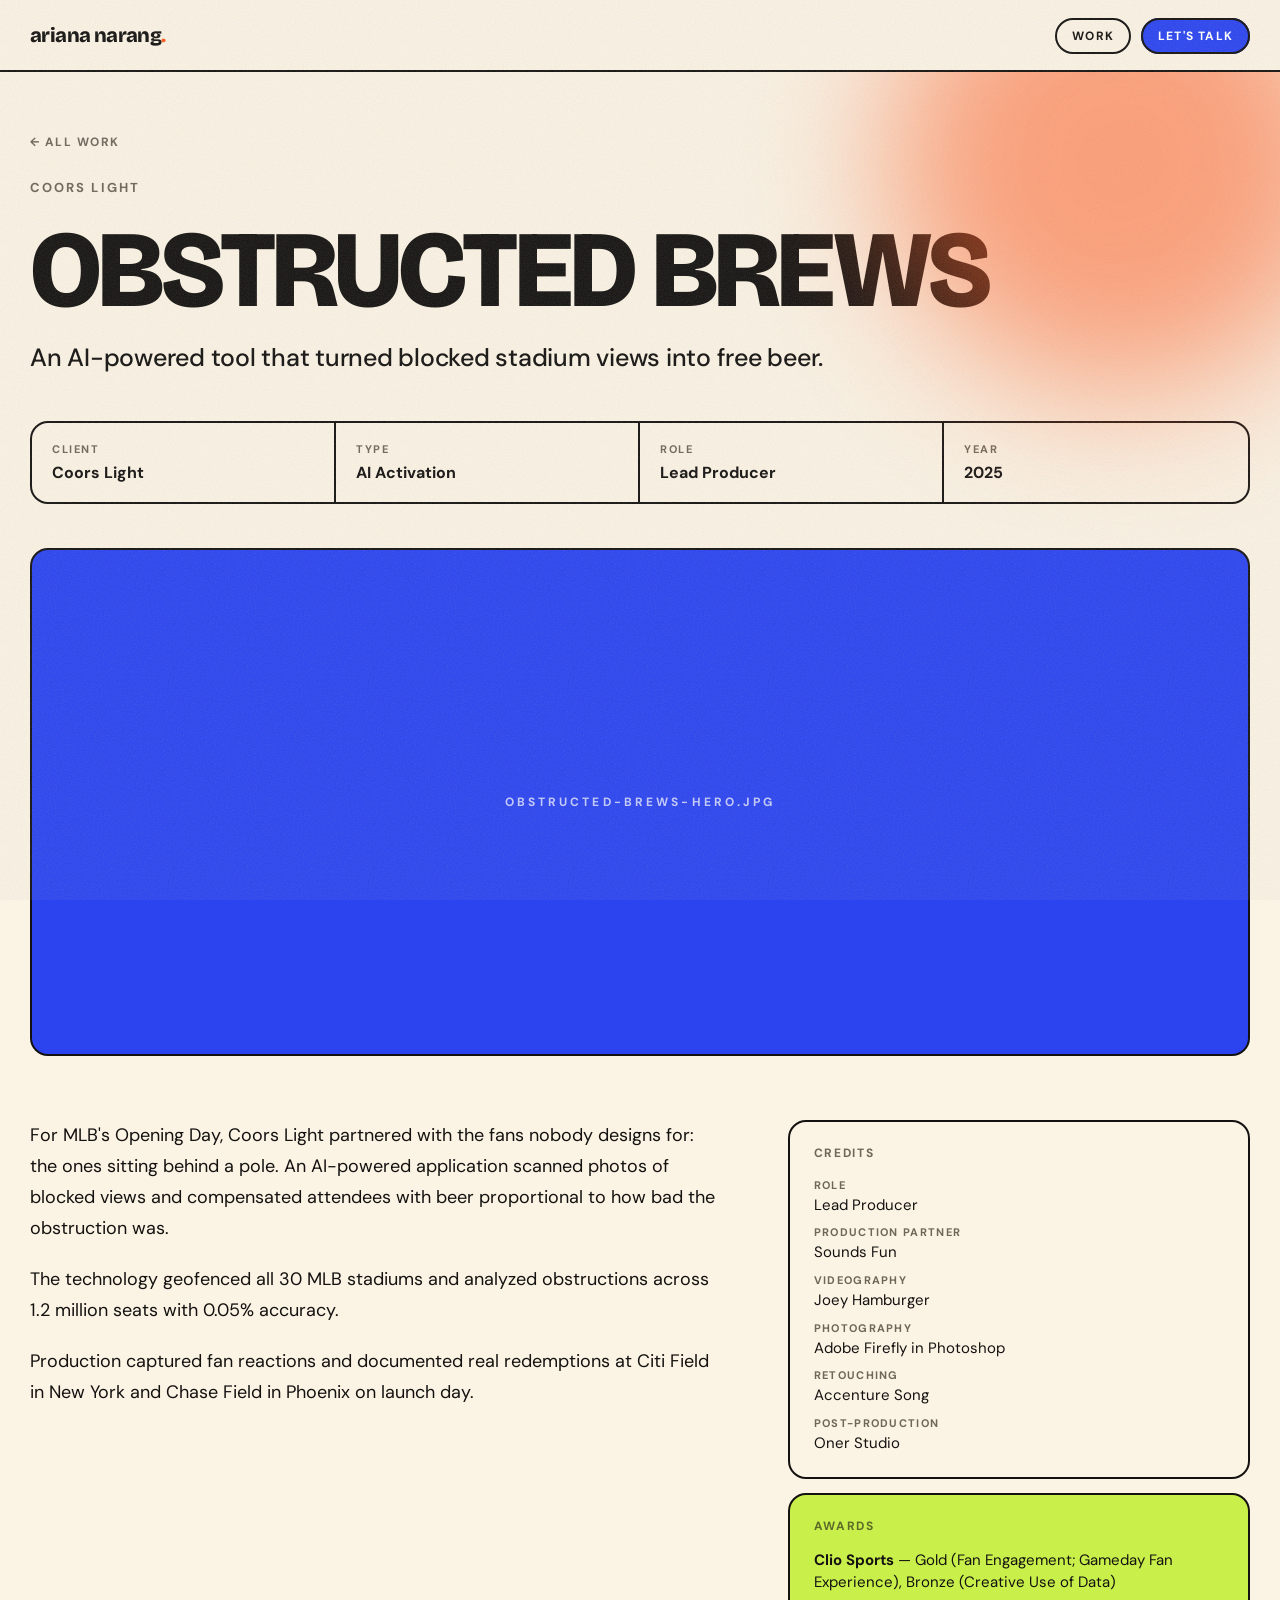
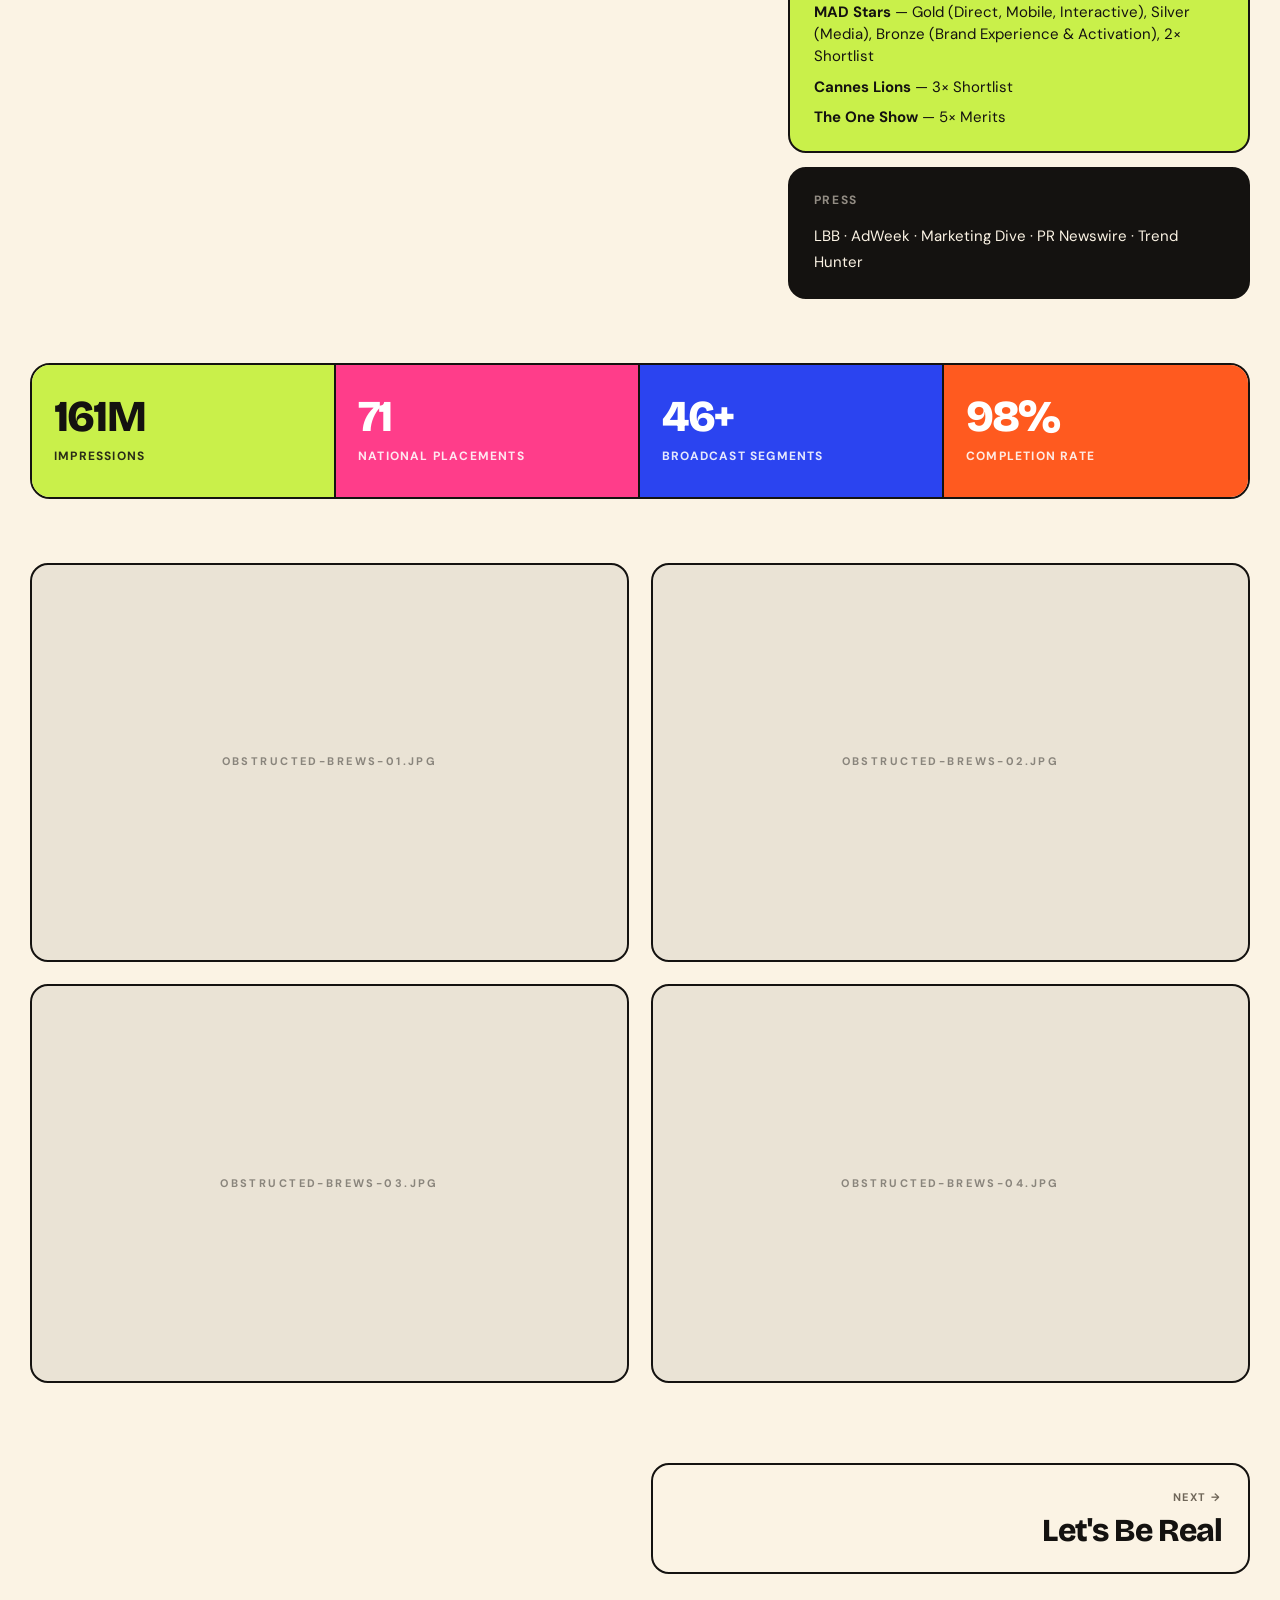
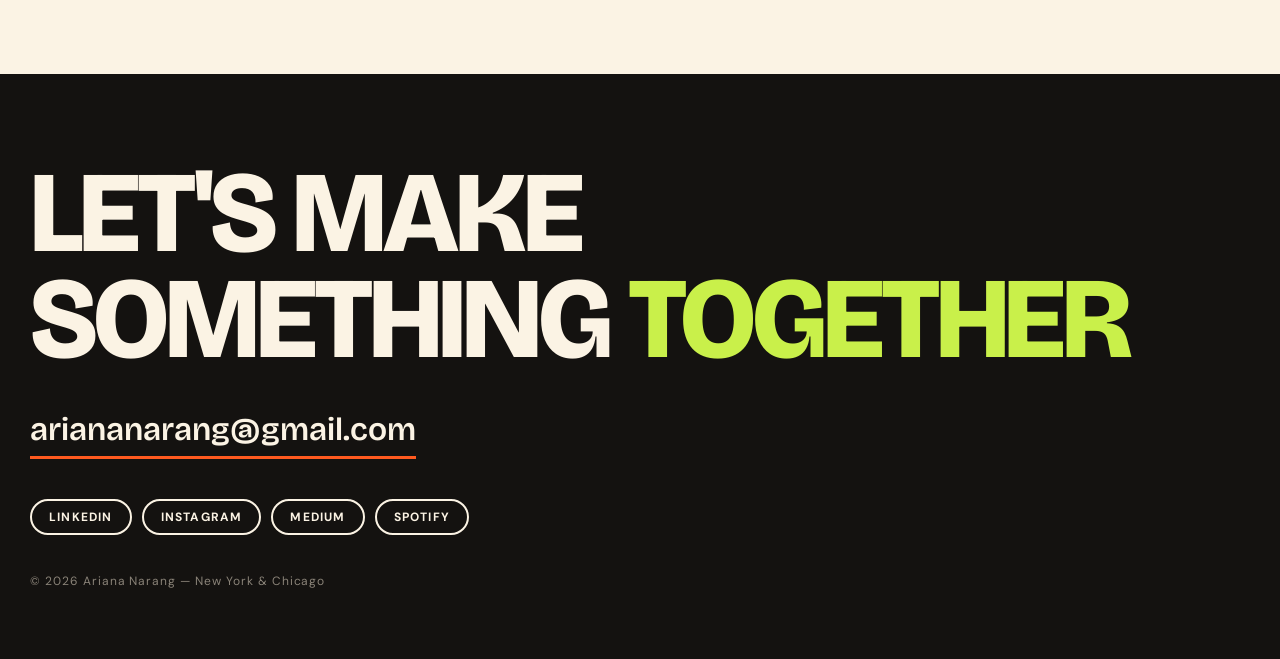
==== work/obstructed-brews.html @ 24b87719 "Add portfolio site Static HTML/CSS site with homepage, work index, case study pages, and contact pag" ====
<!DOCTYPE html>
<html lang="en">
<head>
<meta charset="utf-8">
<meta name="viewport" content="width=device-width, initial-scale=1">
<title>Obstructed Brews — Ariana Narang</title>
<meta name="description" content="An AI-powered tool that turned blocked stadium views into free beer.">
<meta property="og:title" content="Obstructed Brews — Ariana Narang">
<meta property="og:description" content="An AI-powered tool that turned blocked stadium views into free beer.">
<meta property="og:type" content="website">
<link rel="preconnect" href="https://fonts.googleapis.com">
<link rel="preconnect" href="https://fonts.gstatic.com" crossorigin>
<link href="https://fonts.googleapis.com/css2?family=Bricolage+Grotesque:opsz,wght@12..96,400;12..96,600;12..96,800&family=DM+Sans:opsz,wght@9..40,400;9..40,500;9..40,700&display=swap" rel="stylesheet">
<link rel="stylesheet" href="../assets/style.css">
</head>
<body>
<a class="sr-only" href="#main">Skip to content</a>
<header>
  <div class="wrap nav">
    <a class="logo" href="../index.html">ariana narang<span class="dot">.</span></a>
    <ul>
      <li><a href="../work.html" aria-current="page">Work</a></li>
      <li><a class="cta" href="../contact.html">Let's talk</a></li>
    </ul>
  </div>
</header>
<main id="main">
<article class="case-hero">
  <div class="blob b1"></div>
  <div class="wrap">
    <a class="back" href="../work.html">&larr; All work</a>
    <span class="case-client">Coors Light</span>
    <h1 class="disp">Obstructed Brews</h1>
    <p class="case-sub">An AI-powered tool that turned blocked stadium views into free beer.</p>

    <dl class="meta">
      <div><dt>Client</dt><dd>Coors Light</dd></div>
      <div><dt>Type</dt><dd>AI Activation</dd></div>
      <div><dt>Role</dt><dd>Lead Producer</dd></div>
      <div><dt>Year</dt><dd>2025</dd></div>
    </dl>

    <div class="hero-band c-blue"><span class="ph">obstructed-brews-hero.jpg</span></div>

    <div class="case-body">
      <div class="prose">
        <p>For MLB's Opening Day, Coors Light partnered with the fans nobody designs for: the ones sitting behind a pole. An AI-powered application scanned photos of blocked views and compensated attendees with beer proportional to how bad the obstruction was.</p>
        <p>The technology geofenced all 30 MLB stadiums and analyzed obstructions across 1.2 million seats with 0.05% accuracy.</p>
        <p>Production captured fan reactions and documented real redemptions at Citi Field in New York and Chase Field in Phoenix on launch day.</p>
        
      </div>
      <aside class="side">
      <div class="panel credits"><h2>Credits</h2><ul><li><em>Role</em>Lead Producer</li><li><em>Production Partner</em>Sounds Fun</li><li><em>Videography</em>Joey Hamburger</li><li><em>Photography</em>Adobe Firefly in Photoshop</li><li><em>Retouching</em>Accenture Song</li><li><em>Post-Production</em>Oner Studio</li></ul></div>
      <div class="panel awards"><h2>Awards</h2><ul><li><b>Clio Sports</b> — Gold (Fan Engagement; Gameday Fan Experience), Bronze (Creative Use of Data)</li><li><b>MAD Stars</b> — Gold (Direct, Mobile, Interactive), Silver (Media), Bronze (Brand Experience &amp; Activation), 2× Shortlist</li><li><b>Cannes Lions</b> — 3× Shortlist</li><li><b>The One Show</b> — 5× Merits</li></ul></div>
      <div class="panel press"><h2>Press</h2><p>LBB · AdWeek · Marketing Dive · PR Newswire · Trend Hunter</p></div>
      </aside>
    </div>
  <div class="results"><div><b>161M</b><span>Impressions</span></div><div><b>71</b><span>National placements</span></div><div><b>46+</b><span>Broadcast segments</span></div><div><b>98%</b><span>Completion rate</span></div></div>
  <div class="gallery">
    <div class="shot"><span class="ph">obstructed-brews-01.jpg</span></div>
    <div class="shot"><span class="ph">obstructed-brews-02.jpg</span></div>
    <div class="shot"><span class="ph">obstructed-brews-03.jpg</span></div>
    <div class="shot"><span class="ph">obstructed-brews-04.jpg</span></div>
  </div>
  <nav class="pager">
    <a class="empty" href="#"></a>
    <a class="next" href="lets-be-real.html"><em>Next &rarr;</em><b class="disp">Let's Be Real</b></a>
  </nav>
  </div>
</article>
</main>
<footer>
  <div class="wrap">
    <h2 class="disp">Let's make<br>something <span class="y">together</span></h2>
    <a class="mail" href="mailto:ariananarang@gmail.com">ariananarang@gmail.com</a>
    <ul class="social"><li><a href="http://www.linkedin.com/in/ariananarang">LinkedIn</a></li><li><a href="https://www.instagram.com/ariananarang">Instagram</a></li><li><a href="https://ariananarang.medium.com/">Medium</a></li><li><a href="https://open.spotify.com/user/ariananarang?si=7681a12c6faf4e6f">Spotify</a></li></ul>
    <p class="fine">&copy; 2026 Ariana Narang &mdash; New York &amp; Chicago</p>
  </div>
</footer>
</body>
</html>
---- assets/style.css ----
/* ============================================================
   Ariana Narang — portfolio
   Single shared stylesheet. Design tokens live in :root.
   ============================================================ */

:root{
  --cream:#FBF3E4;
  --ink:#141210;
  --blue:#2B44F0;
  --orange:#FF5A1F;
  --lime:#C9F04A;
  --pink:#FF3D8A;
  --plum:#3B1E5E;
  --dim:#6f6659;
  --max:1280px;
  --radius:18px;
}

*{box-sizing:border-box}
html{scroll-behavior:smooth}
body{
  margin:0;background:var(--cream);color:var(--ink);
  font-family:'DM Sans',system-ui,-apple-system,sans-serif;
  font-size:16px;line-height:1.6;-webkit-font-smoothing:antialiased;
  overflow-x:hidden;
}
a{color:inherit}
img{max-width:100%;display:block}
.wrap{max-width:var(--max);margin:0 auto;padding:0 30px}
.disp{font-family:'Bricolage Grotesque',system-ui,sans-serif;font-weight:800;letter-spacing:-.035em;line-height:.92}
.sr-only{position:absolute;width:1px;height:1px;padding:0;margin:-1px;overflow:hidden;clip:rect(0 0 0 0);white-space:nowrap;border:0}

/* film grain — keeps flat color from reading as a template */
body::after{
  content:"";position:fixed;inset:0;pointer-events:none;z-index:100;opacity:.35;
  background-image:url("data:image/svg+xml,%3Csvg xmlns='http://www.w3.org/2000/svg' width='200' height='200'%3E%3Cfilter id='n'%3E%3CfeTurbulence type='fractalNoise' baseFrequency='.85' numOctaves='3'/%3E%3C/filter%3E%3Crect width='200' height='200' filter='url(%23n)' opacity='.42'/%3E%3C/svg%3E");
}

/* ---------------- nav ---------------- */
header{position:sticky;top:0;z-index:60;background:var(--cream);border-bottom:2px solid var(--ink)}
.nav{display:flex;align-items:center;justify-content:space-between;height:70px}
.logo{font-family:'Bricolage Grotesque',sans-serif;font-weight:800;font-size:20px;letter-spacing:-.03em;text-decoration:none;text-transform:lowercase}
.logo .dot{color:var(--orange)}
.nav ul{display:flex;gap:10px;list-style:none;margin:0;padding:0;align-items:center}
.nav ul a{
  text-decoration:none;font-size:12px;font-weight:700;letter-spacing:.1em;text-transform:uppercase;
  padding:8px 15px;border-radius:99px;border:2px solid transparent;transition:border-color .2s,background .2s,color .2s;
}
.nav ul a:hover,.nav ul a[aria-current="page"]{border-color:var(--ink)}
.nav ul a.cta{background:var(--blue);color:#fff;border-color:var(--ink)}
.nav ul a.cta:hover{background:var(--orange)}

/* ---------------- hero ---------------- */
.hero{position:relative;padding:60px 0 0;overflow:hidden}
.blob{position:absolute;border-radius:50%;filter:blur(70px);opacity:.55;z-index:0}
.b1{width:460px;height:460px;background:var(--orange);top:-140px;right:-70px;animation:f1 17s ease-in-out infinite}
.b2{width:380px;height:380px;background:var(--blue);bottom:-160px;left:-90px;opacity:.34;animation:f2 21s ease-in-out infinite}
.b3{width:300px;height:300px;background:var(--lime);top:180px;left:46%;opacity:.42;animation:f1 25s ease-in-out infinite reverse}
@keyframes f1{50%{transform:translate(-42px,54px) scale(1.12)}}
@keyframes f2{50%{transform:translate(58px,-42px) scale(1.09)}}
.hero .wrap{position:relative;z-index:1}

.badge{
  display:inline-flex;align-items:center;gap:9px;background:var(--ink);color:var(--cream);
  padding:8px 16px;border-radius:99px;font-size:12px;font-weight:700;
  letter-spacing:.1em;text-transform:uppercase;transform:rotate(-1.6deg);
}
.badge i{width:8px;height:8px;border-radius:50%;background:var(--lime);display:block;font-style:normal}

/* hero portrait — swap the .ph span for an <img> */
.portrait{
  margin:30px 0 0;border:2px solid var(--ink);border-radius:var(--radius);overflow:hidden;
  aspect-ratio:16/9;background:linear-gradient(135deg,var(--orange),var(--pink) 55%,var(--blue));
  display:flex;align-items:center;justify-content:center;
}
.portrait img{width:100%;height:100%;object-fit:cover}
.portrait .ph{
  font-size:12px;font-weight:700;letter-spacing:.26em;text-transform:uppercase;
  color:rgba(255,255,255,.8);text-align:center;padding:20px;
}

.hero-bio{margin:40px 0 0;max-width:74ch}
.hero-bio p{margin:0 0 14px;font-size:clamp(19px,2.3vw,27px);line-height:1.42;font-weight:500;letter-spacing:-.012em}
.hero-bio p:last-child{margin:0}

.chips{display:flex;flex-wrap:wrap;gap:9px;margin:34px 0 0;padding-bottom:66px}
.chip{
  border:2px solid var(--ink);border-radius:99px;padding:6px 14px;background:var(--cream);
  font-size:12px;font-weight:700;letter-spacing:.06em;text-transform:uppercase;
}
.chip:nth-child(2){background:var(--pink);color:#fff}
.chip:nth-child(3){background:var(--lime)}

/* ---------------- client marquee ---------------- */
.marq{background:var(--ink);color:var(--cream);border-top:2px solid var(--ink);border-bottom:2px solid var(--ink);padding:15px 0;overflow:hidden}
.track{display:flex;gap:44px;width:max-content;animation:sl 30s linear infinite}
@keyframes sl{to{transform:translateX(-50%)}}
.track span{
  font-family:'Bricolage Grotesque',sans-serif;font-weight:800;font-size:22px;
  text-transform:uppercase;letter-spacing:-.02em;white-space:nowrap;display:flex;gap:44px;align-items:center;
}
.track em{color:var(--orange);font-style:normal}

/* ---------------- section heads ---------------- */
.work{padding:88px 0 30px}
.sechead{display:flex;align-items:flex-end;justify-content:space-between;gap:24px;margin-bottom:46px;flex-wrap:wrap}
.sechead h1,.sechead h2{font-size:clamp(34px,6vw,78px);margin:0;text-transform:uppercase}
.sechead .count{
  background:var(--orange);color:#fff;border:2px solid var(--ink);border-radius:99px;
  padding:8px 18px;font-weight:700;font-size:13px;letter-spacing:.1em;text-transform:uppercase;
  transform:rotate(2deg);white-space:nowrap;
}

/* ---------------- project cards ---------------- */
.grid{display:grid;grid-template-columns:repeat(2,1fr);gap:34px}
.card{
  text-decoration:none;display:block;border:2px solid var(--ink);border-radius:var(--radius);
  overflow:hidden;background:var(--cream);
  transition:transform .3s cubic-bezier(.2,.8,.2,1),box-shadow .3s;
}
.card:hover,.card:focus-visible{transform:translate(-5px,-5px);box-shadow:9px 9px 0 var(--ink)}
.card.feature{grid-column:1 / -1}
.card .img{
  position:relative;width:100%;aspect-ratio:3/2;display:flex;align-items:center;justify-content:center;
  border-bottom:2px solid var(--ink);overflow:hidden;
}
.card.feature .img{aspect-ratio:2.6/1}
.card .img img{width:100%;height:100%;object-fit:cover;transition:transform .7s cubic-bezier(.2,.8,.2,1)}
.card:hover .img img{transform:scale(1.05)}
.card .img .ph{font-size:11px;font-weight:700;letter-spacing:.24em;text-transform:uppercase;color:rgba(20,18,16,.42);text-align:center;padding:16px}

/* per-project color assignment */
.c-blue   .img{background:var(--blue)}   .c-blue   .img .ph{color:rgba(255,255,255,.6)}
.c-orange .img{background:var(--orange)} .c-orange .img .ph{color:rgba(255,255,255,.72)}
.c-lime   .img{background:var(--lime)}
.c-pink   .img{background:var(--pink)}   .c-pink   .img .ph{color:rgba(255,255,255,.72)}
.c-plum   .img{background:var(--plum)}   .c-plum   .img .ph{color:rgba(255,255,255,.55)}

.tag{
  position:absolute;top:16px;left:16px;background:var(--cream);border:2px solid var(--ink);
  border-radius:99px;padding:5px 13px;font-size:11px;font-weight:700;
  letter-spacing:.1em;text-transform:uppercase;transform:rotate(-2deg);
}
.card .body{padding:22px 24px 26px}
.card h3{font-family:'Bricolage Grotesque',sans-serif;font-weight:800;letter-spacing:-.03em;font-size:clamp(24px,3vw,38px);margin:0;line-height:1}
.card .client{display:block;font-size:12px;font-weight:700;letter-spacing:.14em;text-transform:uppercase;color:var(--dim);margin-bottom:10px}
.card .blurb{margin:12px 0 0;color:var(--dim);font-size:15.5px;max-width:62ch}
.card .more{display:inline-flex;align-items:center;gap:8px;margin-top:18px;font-size:12px;font-weight:700;letter-spacing:.12em;text-transform:uppercase}
.card .more span{transition:transform .25s}
.card:hover .more span{transform:translateX(6px)}

/* ---------------- case study page ---------------- */
.case-hero{padding:56px 0 0;position:relative;overflow:hidden}
.back{
  display:inline-flex;align-items:center;gap:8px;text-decoration:none;
  font-size:12px;font-weight:700;letter-spacing:.12em;text-transform:uppercase;color:var(--dim);
}
.back:hover{color:var(--ink)}
.case-hero h1{font-size:clamp(40px,8.5vw,110px);margin:22px 0 0;text-transform:uppercase}
.case-client{display:block;font-size:13px;font-weight:700;letter-spacing:.16em;text-transform:uppercase;color:var(--dim);margin-top:24px}
.case-sub{margin:20px 0 0;font-size:clamp(18px,2.2vw,25px);line-height:1.45;max-width:60ch;font-weight:500;letter-spacing:-.01em}

.meta{
  display:grid;grid-template-columns:repeat(4,1fr);border:2px solid var(--ink);
  border-radius:var(--radius);overflow:hidden;margin:44px 0 0;
}
.meta div{padding:18px 20px;border-right:2px solid var(--ink)}
.meta div:last-child{border-right:0}
.meta dt{font-size:11px;font-weight:700;letter-spacing:.14em;text-transform:uppercase;color:var(--dim);margin:0 0 5px}
.meta dd{margin:0;font-weight:700;font-size:16px;line-height:1.3}

.hero-band{
  margin:44px 0 0;border:2px solid var(--ink);border-radius:var(--radius);overflow:hidden;
  aspect-ratio:2.4/1;display:flex;align-items:center;justify-content:center;
}
.hero-band img{width:100%;height:100%;object-fit:cover}
.hero-band .ph{font-size:12px;font-weight:700;letter-spacing:.26em;text-transform:uppercase;text-align:center;padding:20px;color:rgba(255,255,255,.72)}
/* the case-study band carries the project colour class directly */
.hero-band.c-blue{background:var(--blue)}
.hero-band.c-orange{background:var(--orange)}
.hero-band.c-pink{background:var(--pink)}
.hero-band.c-plum{background:var(--plum)}
.hero-band.c-lime{background:var(--lime)}
.hero-band.c-lime .ph{color:rgba(20,18,16,.5)}

.case-body{padding:64px 0 0;display:grid;grid-template-columns:1.5fr 1fr;gap:64px;align-items:start}
.case-body .prose p{margin:0 0 20px;font-size:18px;line-height:1.72}
.case-body .prose p:last-child{margin:0}
.case-body .prose blockquote{
  margin:0 0 26px;padding:0 0 0 22px;border-left:5px solid var(--orange);
  font-family:'Bricolage Grotesque',sans-serif;font-weight:600;font-size:clamp(21px,2.5vw,29px);
  line-height:1.25;letter-spacing:-.02em;
}

.side{display:flex;flex-direction:column;gap:14px}
.panel{border:2px solid var(--ink);border-radius:var(--radius);padding:22px 24px;background:var(--cream)}
.panel h2{font-size:12px;font-weight:700;letter-spacing:.14em;text-transform:uppercase;margin:0 0 14px;color:var(--dim)}
.panel ul{list-style:none;margin:0;padding:0;display:flex;flex-direction:column;gap:9px}
.panel li{font-size:15px;line-height:1.45}
.panel li b{font-weight:700}
.panel.credits li{display:grid;grid-template-columns:1fr;gap:1px}
.panel.credits li em{font-style:normal;font-size:11px;font-weight:700;letter-spacing:.12em;text-transform:uppercase;color:var(--dim)}
.panel.awards{background:var(--lime)}
.panel.awards h2{color:rgba(20,18,16,.6)}
.panel.press{background:var(--ink);color:var(--cream)}
.panel.press h2{color:rgba(251,243,228,.55)}
.panel.press p{margin:0;font-size:15px;line-height:1.7}

/* results strip */
.results{
  display:grid;grid-template-columns:repeat(auto-fit,minmax(150px,1fr));
  border:2px solid var(--ink);border-radius:20px;overflow:hidden;margin:64px 0 0;
}
.results div{padding:30px 22px;border-right:2px solid var(--ink)}
.results div:last-child{border-right:0}
.results div:nth-child(4n+1){background:var(--lime)}
.results div:nth-child(4n+2){background:var(--pink);color:#fff}
.results div:nth-child(4n+3){background:var(--blue);color:#fff}
.results div:nth-child(4n+4){background:var(--orange);color:#fff}
.results b{font-family:'Bricolage Grotesque',sans-serif;font-weight:800;font-size:clamp(26px,3.6vw,44px);letter-spacing:-.04em;display:block;line-height:1}
.results span{display:block;margin-top:8px;font-size:12px;font-weight:700;letter-spacing:.1em;text-transform:uppercase;opacity:.88}

/* gallery */
.gallery{display:grid;grid-template-columns:repeat(2,1fr);gap:22px;margin:64px 0 0}
.gallery .shot{
  border:2px solid var(--ink);border-radius:var(--radius);overflow:hidden;aspect-ratio:3/2;
  display:flex;align-items:center;justify-content:center;
  background:rgba(20,18,16,.07);color:rgba(20,18,16,.45);
}
.gallery .shot img{width:100%;height:100%;object-fit:cover}
.gallery .shot .ph{font-size:11px;font-weight:700;letter-spacing:.22em;text-transform:uppercase;text-align:center;padding:14px}

/* prev / next */
.pager{display:grid;grid-template-columns:1fr 1fr;gap:22px;margin:80px 0 0;padding-bottom:20px}
.pager a{
  text-decoration:none;border:2px solid var(--ink);border-radius:var(--radius);padding:24px 26px;
  transition:transform .3s cubic-bezier(.2,.8,.2,1),box-shadow .3s;
}
.pager a:hover{transform:translate(-4px,-4px);box-shadow:8px 8px 0 var(--ink)}
.pager a.next{text-align:right}
.pager em{font-style:normal;display:block;font-size:11px;font-weight:700;letter-spacing:.14em;text-transform:uppercase;color:var(--dim);margin-bottom:8px}
.pager b{font-family:'Bricolage Grotesque',sans-serif;font-weight:800;font-size:clamp(20px,2.6vw,32px);letter-spacing:-.03em;line-height:1}
.pager a.empty{visibility:hidden}

/* ---------------- contact page ---------------- */
.contact-hero{padding:70px 0 0;position:relative;overflow:hidden}
.contact-hero h1{font-size:clamp(44px,10vw,140px);margin:24px 0 0;text-transform:uppercase}
.contact-hero h1 .b{color:var(--blue)}
.contact-grid{display:grid;grid-template-columns:1.15fr 1fr;gap:60px;padding:56px 0 90px;position:relative;z-index:1}
.contact-grid .prose p{margin:0 0 20px;font-size:18px;line-height:1.72}
.expertise{list-style:none;margin:26px 0 0;padding:0;display:flex;flex-wrap:wrap;gap:10px}
.expertise li{
  border:2px solid var(--ink);border-radius:99px;padding:9px 20px;
  font-family:'Bricolage Grotesque',sans-serif;font-weight:800;font-size:20px;letter-spacing:-.02em;
}
.expertise li:nth-child(1){background:var(--lime)}
.expertise li:nth-child(2){background:var(--pink);color:#fff}
.expertise li:nth-child(3){background:var(--blue);color:#fff}
.expertise li:nth-child(4){background:var(--orange);color:#fff}
.contact-card{border:2px solid var(--ink);border-radius:20px;overflow:hidden;background:var(--cream)}
.contact-card .row{padding:22px 26px;border-bottom:2px solid var(--ink)}
.contact-card .row:last-child{border-bottom:0}
.contact-card dt{font-size:11px;font-weight:700;letter-spacing:.14em;text-transform:uppercase;color:var(--dim);margin:0 0 6px}
.contact-card dd{margin:0;font-size:19px;font-weight:700;letter-spacing:-.01em}
.contact-card dd a{text-decoration:none;border-bottom:2px solid var(--orange)}
.contact-card dd a:hover{color:var(--orange)}

/* ---------------- footer ---------------- */
footer{background:var(--ink);color:var(--cream);border-top:2px solid var(--ink);padding:84px 0 56px;margin-top:80px}
footer h2{font-size:clamp(40px,9vw,124px);margin:0;text-transform:uppercase}
footer h2 .y{color:var(--lime)}
.mail{
  display:inline-block;margin-top:32px;font-family:'Bricolage Grotesque',sans-serif;font-weight:600;
  font-size:clamp(19px,2.6vw,32px);text-decoration:none;border-bottom:3px solid var(--orange);
}
.mail:hover{color:var(--orange)}
.social{display:flex;gap:10px;list-style:none;padding:0;margin:44px 0 0;flex-wrap:wrap}
.social a{
  text-decoration:none;border:2px solid var(--cream);border-radius:99px;padding:8px 17px;
  font-size:12px;font-weight:700;letter-spacing:.1em;text-transform:uppercase;transition:background .2s,color .2s;
}
.social a:hover{background:var(--cream);color:var(--ink)}
.fine{margin-top:44px;font-size:12px;letter-spacing:.08em;color:#8a8378}

/* ---------------- responsive ---------------- */
@media(max-width:960px){
  .case-body{grid-template-columns:1fr;gap:44px}
  .contact-grid{grid-template-columns:1fr;gap:40px}
  .meta{grid-template-columns:repeat(2,1fr)}
  .meta div:nth-child(2){border-right:0}
  .meta div:nth-child(1),.meta div:nth-child(2){border-bottom:2px solid var(--ink)}
}
@media(max-width:820px){
  .wrap{padding:0 20px}
  .grid{grid-template-columns:1fr;gap:24px}
  .gallery{grid-template-columns:1fr}
  .nav ul{gap:6px}
  .nav ul a{padding:7px 12px;font-size:11px;letter-spacing:.08em}
  .pager{grid-template-columns:1fr}
  .pager a.next{text-align:left}
  .pager a.empty{display:none}
  .results div{border-right:0;border-bottom:2px solid var(--ink)}
  .results div:last-child{border-bottom:0}
}
@media(prefers-reduced-motion:reduce){
  .blob,.track{animation:none}
  html{scroll-behavior:auto}
}
:focus-visible{outline:3px solid var(--blue);outline-offset:3px}
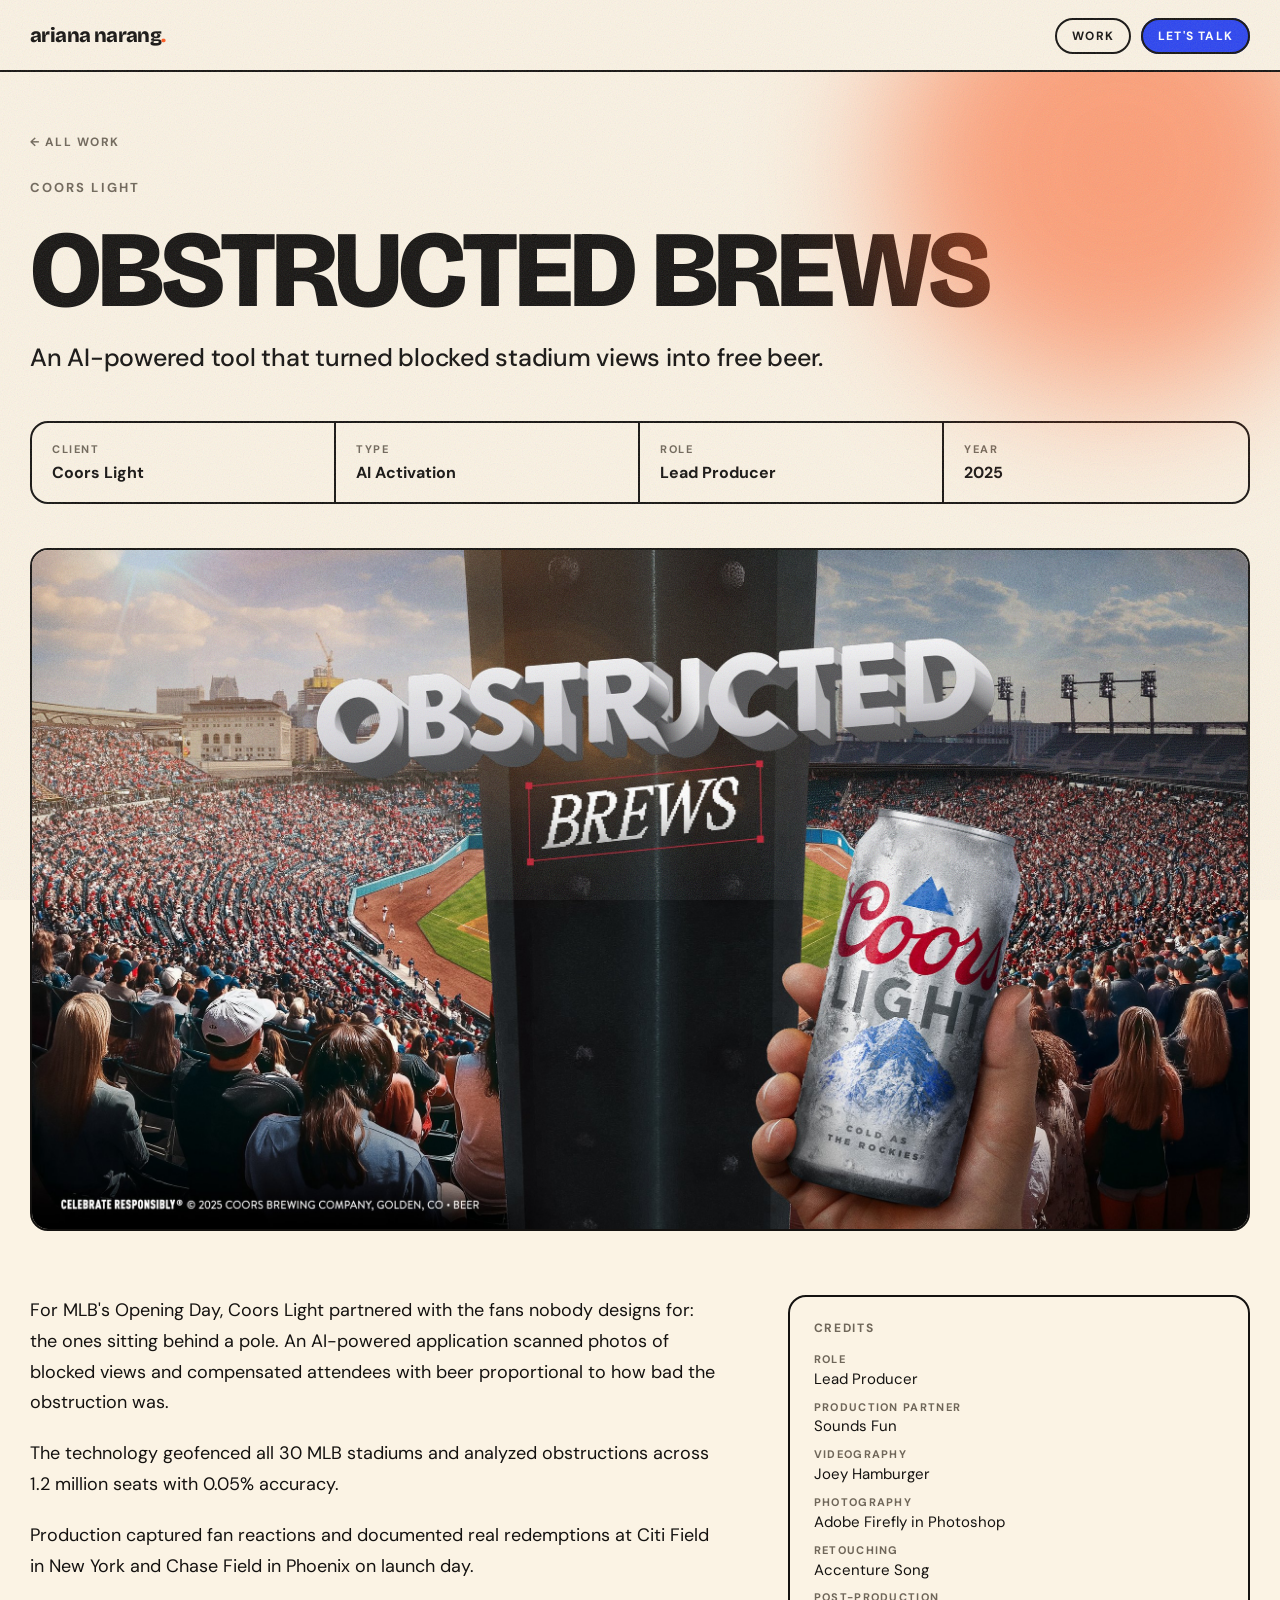
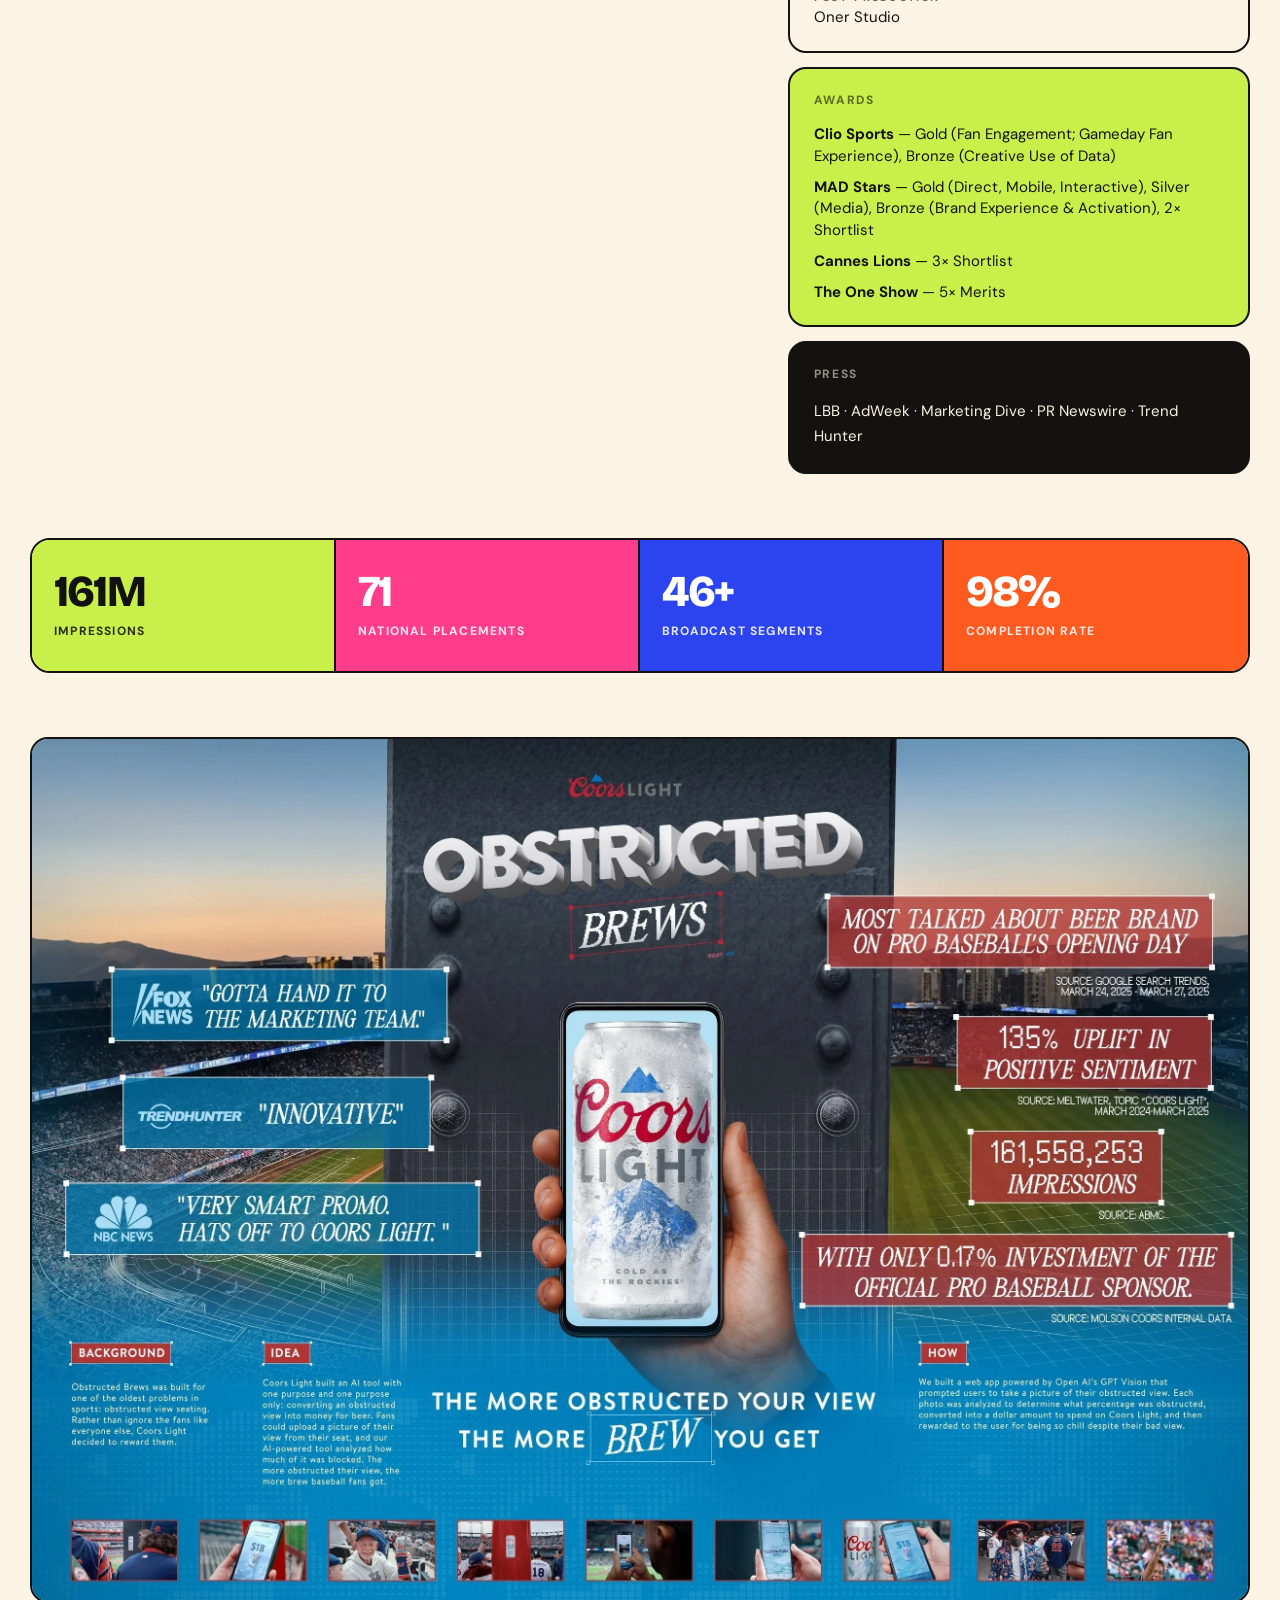
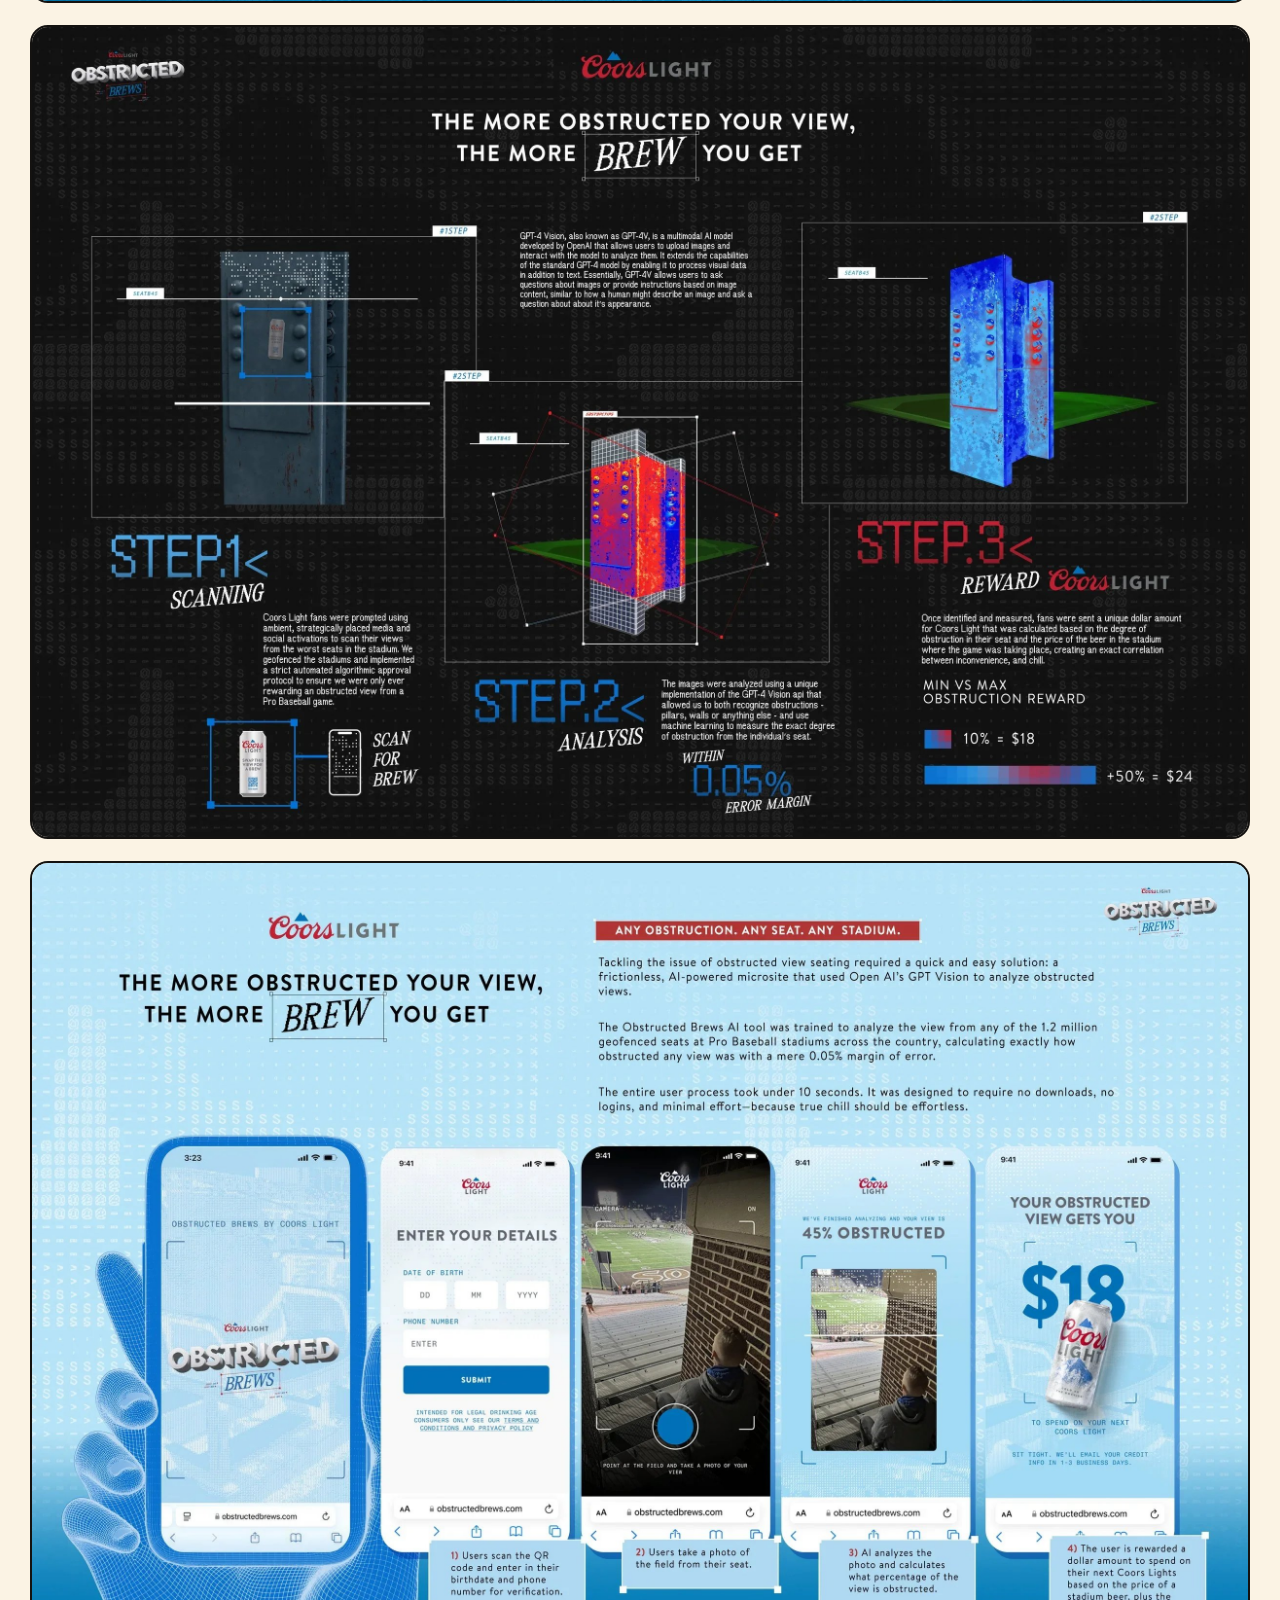
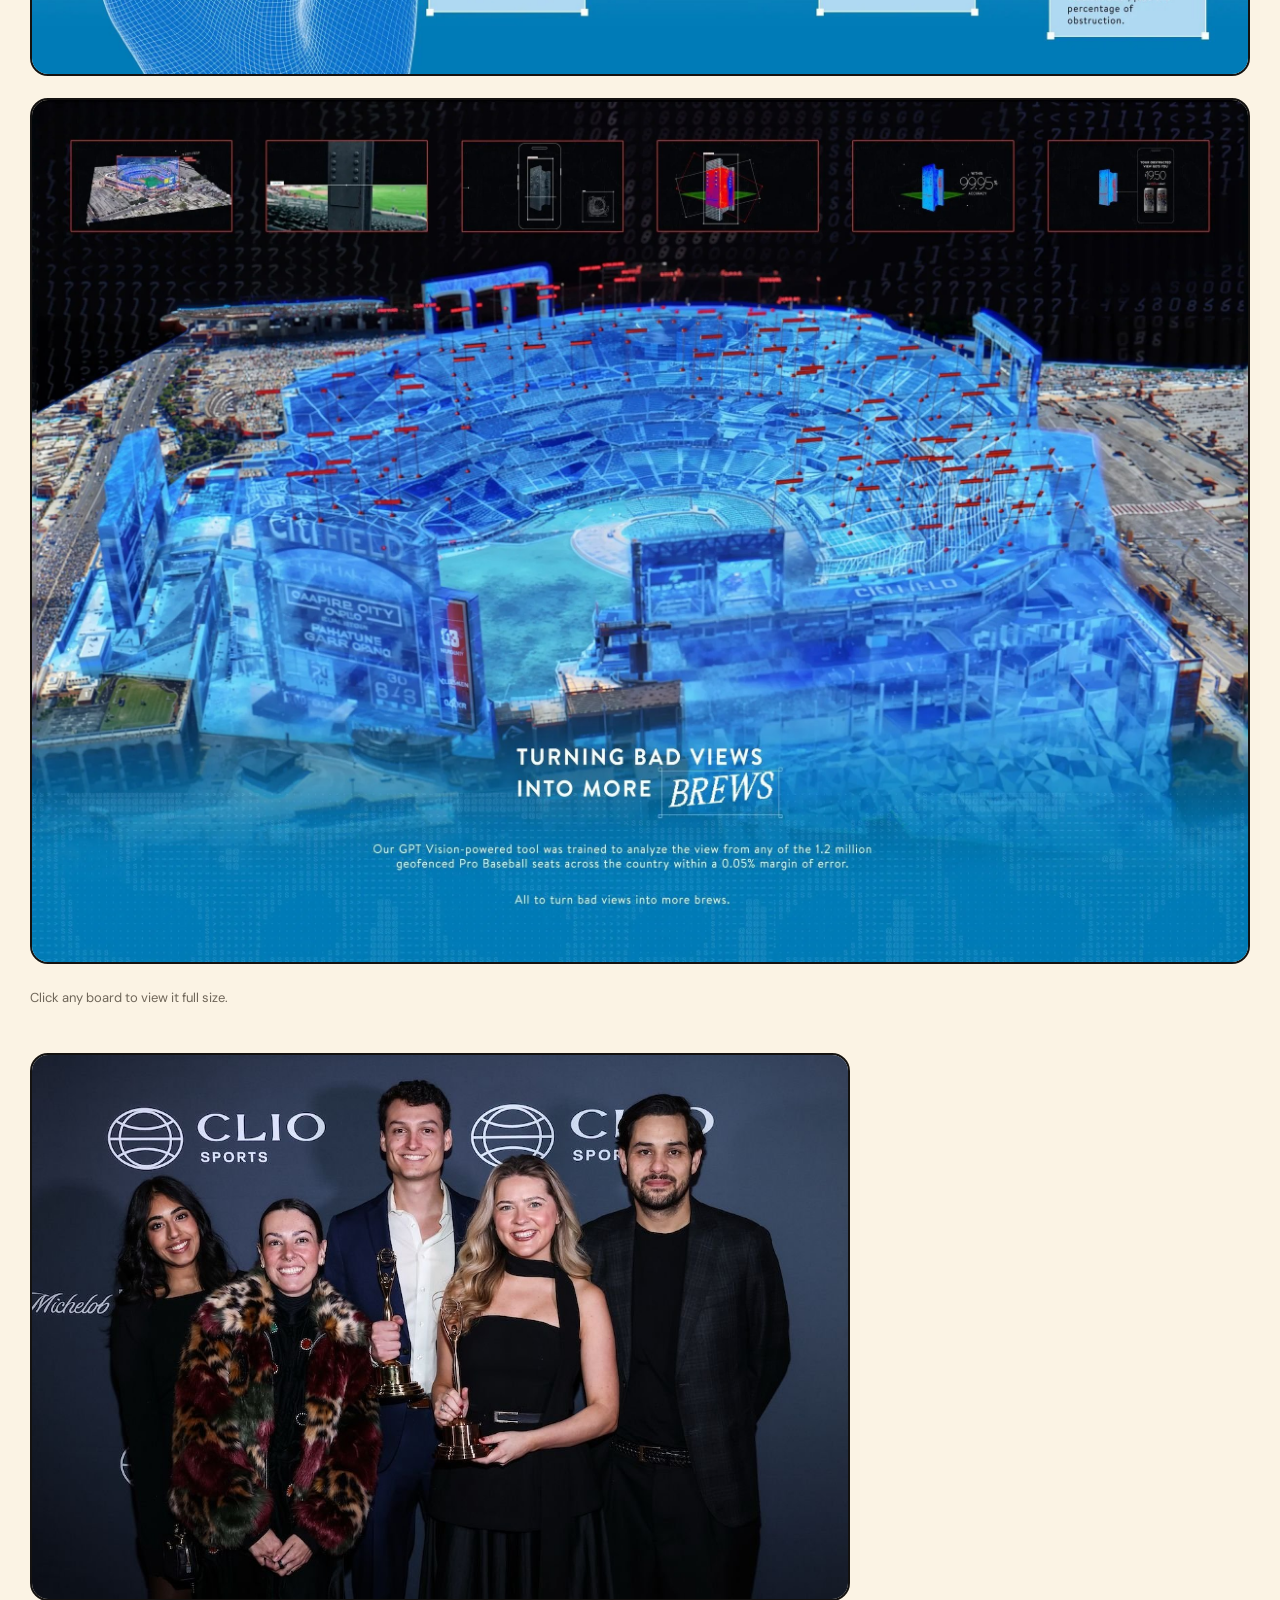
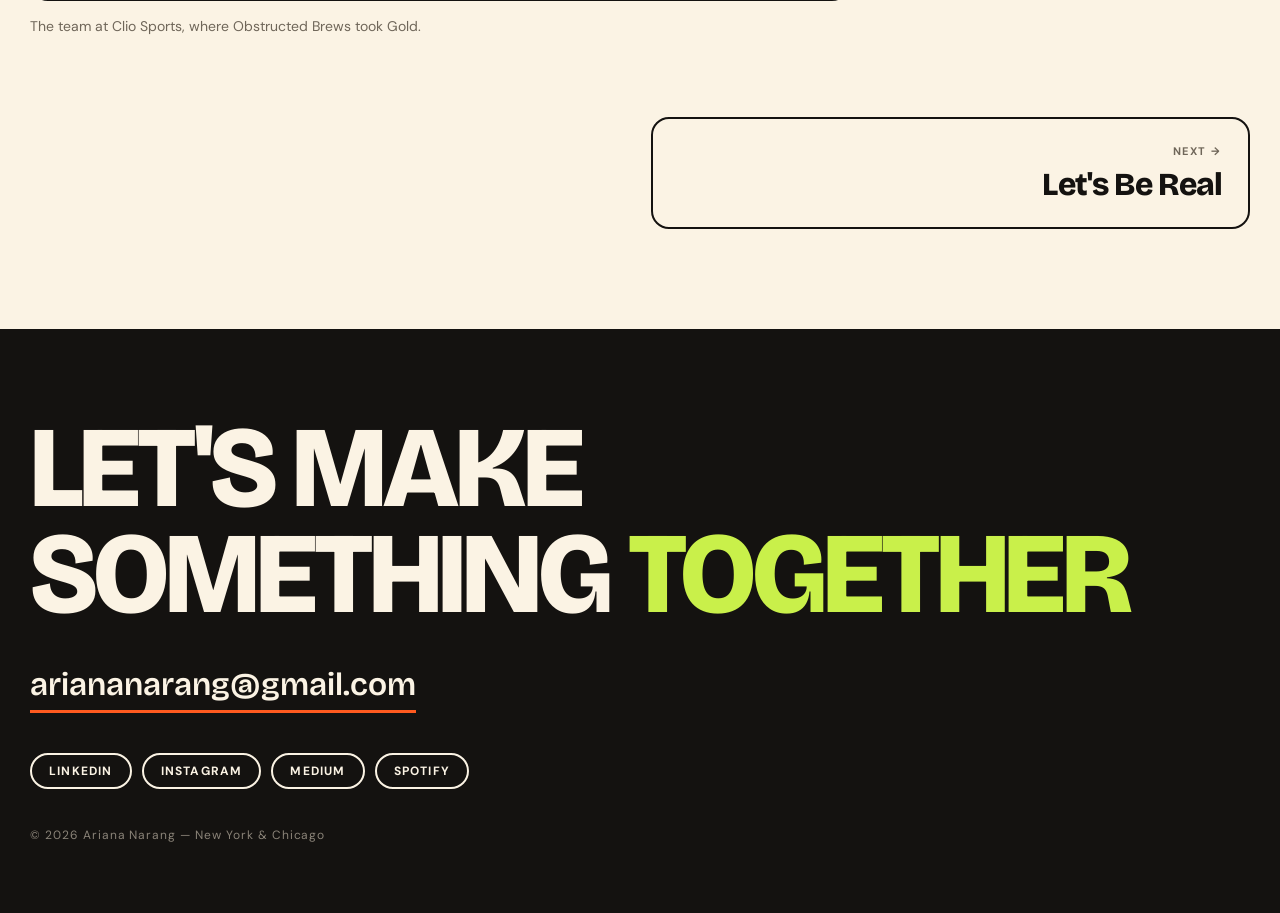
==== commit 4c5d825f: "Add real assets to the Obstructed Brews case study Wires in the supplied images: the PR key visual a" ====
--- a/work/obstructed-brews.html
+++ b/work/obstructed-brews.html
@@ -40,7 +40,7 @@
       <div><dt>Year</dt><dd>2025</dd></div>
     </dl>
 
-    <div class="hero-band c-blue"><span class="ph">obstructed-brews-hero.jpg</span></div>
+    <div class="hero-band has-img c-blue"><img src="../images/obstructed-brews-hero.jpg" alt="Obstructed Brews key visual — a stadium pillar blocking the view of the field, with a Coors Light can held up beside it"></div>
 
     <div class="case-body">
       <div class="prose">
@@ -56,12 +56,14 @@
       </aside>
     </div>
   <div class="results"><div><b>161M</b><span>Impressions</span></div><div><b>71</b><span>National placements</span></div><div><b>46+</b><span>Broadcast segments</span></div><div><b>98%</b><span>Completion rate</span></div></div>
-  <div class="gallery">
-    <div class="shot"><span class="ph">obstructed-brews-01.jpg</span></div>
-    <div class="shot"><span class="ph">obstructed-brews-02.jpg</span></div>
-    <div class="shot"><span class="ph">obstructed-brews-03.jpg</span></div>
-    <div class="shot"><span class="ph">obstructed-brews-04.jpg</span></div>
+  <div class="boards">
+    <a href="../images/obstructed-brews-board-1.webp"><img src="../images/obstructed-brews-board-1.webp" alt="Campaign board with press quotes from Fox News, TrendHunter and NBC News, and results: 161,558,253 impressions and a 135% uplift in positive sentiment" loading="lazy"></a>
+    <a href="../images/obstructed-brews-board-2.webp"><img src="../images/obstructed-brews-board-2.webp" alt="Technology board showing the three-step flow — scanning the view from the seat, GPT-4 Vision analysis within a 0.05% error margin, and the Coors Light reward" loading="lazy"></a>
+    <a href="../images/obstructed-brews-board-3.webp"><img src="../images/obstructed-brews-board-3.webp" alt="App board showing the five mobile screens fans moved through, from QR scan and age verification to photo capture, obstruction percentage, and the dollar reward" loading="lazy"></a>
+    <a href="../images/obstructed-brews-board-4.webp"><img src="../images/obstructed-brews-board-4.webp" alt="Stadium board — a wireframe render of Citi Field with the geofenced seats mapped across the bowl" loading="lazy"></a>
+    <p class="boards-note">Click any board to view it full size.</p>
   </div>
+  <figure class="photo"><img src="../images/obstructed-brews-clio.jpg" alt="The team on the Clio Sports red carpet holding two Clio statues" loading="lazy"><figcaption>The team at Clio Sports, where Obstructed Brews took Gold.</figcaption></figure>
   <nav class="pager">
     <a class="empty" href="#"></a>
     <a class="next" href="lets-be-real.html"><em>Next &rarr;</em><b class="disp">Let's Be Real</b></a>
--- a/assets/style.css
+++ b/assets/style.css
@@ -51,7 +51,7 @@
 .nav ul a.cta:hover{background:var(--orange)}
 
 /* ---------------- hero ---------------- */
-.hero{position:relative;padding:60px 0 0;overflow:hidden}
+.hero{position:relative;padding:36px 0 0;overflow:hidden}
 .blob{position:absolute;border-radius:50%;filter:blur(70px);opacity:.55;z-index:0}
 .b1{width:460px;height:460px;background:var(--orange);top:-140px;right:-70px;animation:f1 17s ease-in-out infinite}
 .b2{width:380px;height:380px;background:var(--blue);bottom:-160px;left:-90px;opacity:.34;animation:f2 21s ease-in-out infinite}
@@ -69,8 +69,9 @@
 
 /* hero portrait — swap the .ph span for an <img> */
 .portrait{
-  margin:30px 0 0;border:2px solid var(--ink);border-radius:var(--radius);overflow:hidden;
-  aspect-ratio:16/9;background:linear-gradient(135deg,var(--orange),var(--pink) 55%,var(--blue));
+  margin:20px 0 0;border:2px solid var(--ink);border-radius:var(--radius);overflow:hidden;
+  width:100%;height:min(52vh,560px);
+  background:linear-gradient(135deg,var(--orange),var(--pink) 55%,var(--blue));
   display:flex;align-items:center;justify-content:center;
 }
 .portrait img{width:100%;height:100%;object-fit:cover}
@@ -79,7 +80,7 @@
   color:rgba(255,255,255,.8);text-align:center;padding:20px;
 }
 
-.hero-bio{margin:40px 0 0;max-width:74ch}
+.hero-bio{margin:28px 0 0;max-width:74ch}
 .hero-bio p{margin:0 0 14px;font-size:clamp(19px,2.3vw,27px);line-height:1.42;font-weight:500;letter-spacing:-.012em}
 .hero-bio p:last-child{margin:0}
 
@@ -174,6 +175,10 @@
   aspect-ratio:2.4/1;display:flex;align-items:center;justify-content:center;
 }
 .hero-band img{width:100%;height:100%;object-fit:cover}
+/* a real image keeps its own proportions — cropping a key visual to 2.4:1
+   slices the subject and any legal line off the bottom */
+.hero-band.has-img{aspect-ratio:auto;display:block;background:none}
+.hero-band.has-img img{height:auto}
 .hero-band .ph{font-size:12px;font-weight:700;letter-spacing:.26em;text-transform:uppercase;text-align:center;padding:20px;color:rgba(255,255,255,.72)}
 /* the case-study band carries the project colour class directly */
 .hero-band.c-blue{background:var(--blue)}
@@ -230,6 +235,25 @@
 .gallery .shot img{width:100%;height:100%;object-fit:cover}
 .gallery .shot .ph{font-size:11px;font-weight:700;letter-spacing:.22em;text-transform:uppercase;text-align:center;padding:14px}
 
+/* campaign boards — full width and uncropped. These are dense with small type,
+   so they get their natural ratio rather than the cropped .gallery grid. */
+.boards{display:grid;gap:22px;margin:64px 0 0}
+.boards a{display:block;transition:transform .25s cubic-bezier(.2,.8,.2,1)}
+.boards a:hover{transform:translateY(-3px)}
+.boards img{
+  width:100%;height:auto;display:block;
+  border:2px solid var(--ink);border-radius:var(--radius);
+}
+.boards-note{margin:2px 0 0;font-size:13px;color:var(--dim)}
+
+/* a single documentary photo with a caption */
+.photo{margin:44px 0 0;max-width:820px}
+.photo img{
+  width:100%;height:auto;display:block;
+  border:2px solid var(--ink);border-radius:var(--radius);
+}
+.photo figcaption{margin-top:14px;font-size:14px;color:var(--dim)}
+
 /* prev / next */
 .pager{display:grid;grid-template-columns:1fr 1fr;gap:22px;margin:80px 0 0;padding-bottom:20px}
 .pager a{
@@ -301,6 +325,8 @@
   .pager a.empty{display:none}
   .results div{border-right:0;border-bottom:2px solid var(--ink)}
   .results div:last-child{border-bottom:0}
+  /* narrow screens: a fixed vh band gets too tall, so go back to 16/9 */
+  .portrait{height:auto;aspect-ratio:16/9}
 }
 @media(prefers-reduced-motion:reduce){
   .blob,.track{animation:none}
